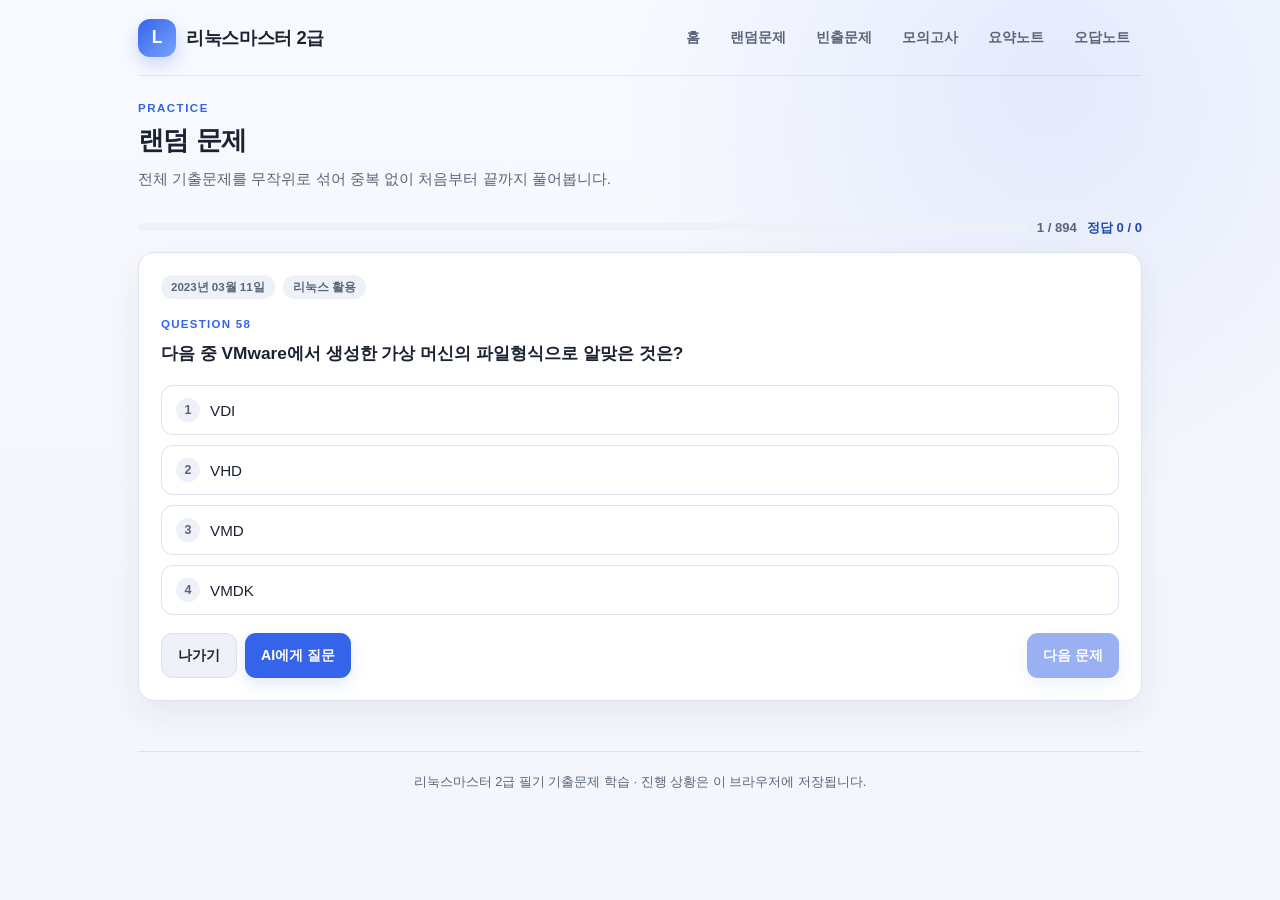
==== quiz.html @ a0682bb3 "cbt 추가" ====
<!doctype html>
<html lang="ko">
<head>
  <meta charset="UTF-8" />
  <meta name="viewport" content="width=device-width, initial-scale=1.0" />
  <meta name="description" content="리눅스마스터 2급 필기 기출문제 풀이" />
  <title>문제 풀기 · 리눅스마스터 2급</title>
  <link rel="stylesheet" href="css/style.css?v=20260906-1" />
</head>
<body>
  <div class="wrap">
    <header class="site-header">
      <a class="brand" href="index.html"><span class="logo">L</span><span>리눅스마스터 2급</span></a>
      <nav class="top-nav" aria-label="주요 메뉴">
        <a href="index.html">홈</a>
        <a href="quiz.html?mode=random">랜덤문제</a>
        <a href="quiz.html?mode=frequent">빈출문제</a>
        <a href="quiz.html?mode=round">모의고사</a>
        <a href="summary.html">요약노트</a>
        <a href="quiz.html?mode=wrong">오답노트</a>
      </nav>
    </header>

    <main>
      <div class="hero quiz-hero">
        <div>
          <span class="eyebrow">PRACTICE</span>
          <h1 id="modeTitle">문제 풀기</h1>
          <p id="modeDesc"></p>
        </div>
        <div id="timerCard" class="timer-card" hidden aria-live="polite">
          <span>남은 시간</span>
          <strong id="timerText">100:00</strong>
        </div>
      </div>

      <div id="roundControls" class="round-controls" hidden>
        <label for="roundSelect">응시할 회차</label>
        <select id="roundSelect" class="round-select"></select>
        <button id="startRoundBtn" class="btn" type="button">시험 시작</button>
        <span class="round-note">80문제 · 100분 · 제출 후 채점</span>
      </div>
      <div id="roundHistory" class="round-history" hidden></div>

      <div id="toolbar" class="quiz-toolbar" hidden>
        <div class="progress-bar" aria-hidden="true"><div id="progressBar"></div></div>
        <div id="progressText" class="toolbar-label"></div>
        <div id="scoreText" class="toolbar-score"></div>
      </div>

      <div id="examNavigator" class="exam-navigator" hidden>
        <div class="exam-navigator-head">
          <span>답안 현황</span>
          <span id="answerCount">0 / 80 답변</span>
        </div>
        <div id="questionMap" class="question-map"></div>
      </div>

      <div id="quizArea"></div>
      <div id="resultArea" hidden></div>
      <div id="emptyArea" hidden></div>
    </main>

    <footer class="site-footer">리눅스마스터 2급 필기 기출문제 학습 · 진행 상황은 이 브라우저에 저장됩니다.</footer>
  </div>
  <script src="js/data.js"></script>
  <script src="js/quiz.js"></script>
</body>
</html>
---- css/style.css ----
:root {
  --bg: #f5f7fb;
  --surface: #ffffff;
  --surface-2: #eef1f8;
  --border: #dde2ee;
  --text: #1b2333;
  --text-muted: #5b6478;
  --primary: #3563e9;
  --primary-dark: #2248b8;
  --primary-soft: #edf2ff;
  --success: #1a9e6c;
  --success-soft: #e5f7ef;
  --danger: #e0483f;
  --danger-soft: #fdecea;
  --warning: #b8860b;
  --radius: 16px;
  --shadow: 0 12px 32px rgba(25, 40, 80, 0.07);
  --max-width: 1040px;
}

@media (prefers-color-scheme: dark) {
  :root {
    --bg: #10131c;
    --surface: #181c28;
    --surface-2: #1f2432;
    --border: #2a3040;
    --text: #e8ebf2;
    --text-muted: #9aa3b8;
    --primary: #5b8dfb;
    --primary-dark: #7fa4ff;
    --primary-soft: #1c2740;
    --success: #35c48a;
    --success-soft: #123328;
    --danger: #ff6b62;
    --danger-soft: #3a1c1e;
    --warning: #e0b040;
    --shadow: 0 2px 14px rgba(0, 0, 0, 0.35);
  }
}

* { box-sizing: border-box; }

html, body {
  margin: 0;
  padding: 0;
  background: var(--bg);
  color: var(--text);
  font-family: "Pretendard", "Apple SD Gothic Neo", "Malgun Gothic", -apple-system, BlinkMacSystemFont, sans-serif;
  line-height: 1.6;
  -webkit-font-smoothing: antialiased;
}

a { color: inherit; text-decoration: none; }

.wrap {
  max-width: var(--max-width);
  margin: 0 auto;
  padding: 20px 18px 60px;
}

[hidden] { display: none !important; }

.eyebrow { color: var(--primary); font-size: .72rem; font-weight: 800; letter-spacing: .13em; }
.home-hero { display: grid; grid-template-columns: 1.45fr .75fr; gap: 40px; align-items: center; padding: 72px 0 46px; }
.hero-copy h1 { margin: 12px 0 18px; font-size: clamp(2.3rem, 5vw, 4.35rem); line-height: 1.08; letter-spacing: -.055em; }
.hero-copy h1 em { color: var(--primary); font-style: normal; }
.hero-copy p { max-width: 570px; color: var(--text-muted); font-size: 1.05rem; margin: 0; }
.hero-actions { display: flex; gap: 10px; margin-top: 28px; flex-wrap: wrap; }
.btn.large { padding: 13px 20px; }
.hero-panel { background: #18213a; color: white; border-radius: 24px; padding: 26px; box-shadow: 0 24px 50px rgba(19,31,64,.22); }
.panel-top, .panel-meta { display: flex; align-items: center; justify-content: space-between; gap: 12px; font-size: .78rem; color: #aeb8d4; }
.live-dot { color: #91a9ff; }
.hero-panel > strong { display: block; margin: 30px 0 4px; font-variant-numeric: tabular-nums; font-size: 3rem; letter-spacing: -.04em; }
.hero-panel > p { margin: 0; color: #c3cbe0; line-height: 1.5; }
.mini-progress { height: 5px; margin: 28px 0 12px; background: #2c3859; border-radius: 99px; overflow: hidden; }
.mini-progress span { display: block; width: 64%; height: 100%; background: #6f91ff; border-radius: inherit; }
.section-heading h2 { margin: 5px 0 16px; font-size: 1.5rem; letter-spacing: -.03em; }
.card-icon { color: var(--primary); font-size: .72rem; font-weight: 900; letter-spacing: .08em; }
.menu-card.featured { border-color: #b9c9ff; background: linear-gradient(145deg, var(--surface), var(--primary-soft)); }
.card-link { margin-top: auto; padding-top: 14px; color: var(--primary); font-size: .82rem; font-weight: 800; }
.summary-banner { display: flex; justify-content: space-between; align-items: center; gap: 24px; margin-top: 46px; padding: 28px 30px; background: var(--surface); border: 1px solid var(--border); border-radius: 20px; box-shadow: var(--shadow); }
.summary-banner h2 { margin: 5px 0; font-size: 1.35rem; }.summary-banner p { color: var(--text-muted); margin: 0; }

.quiz-hero { display: flex; justify-content: space-between; align-items: flex-end; gap: 20px; }
.timer-card { min-width: 138px; padding: 12px 18px; border: 1px solid var(--border); background: var(--surface); border-radius: 14px; text-align: right; box-shadow: var(--shadow); }
.timer-card span { display: block; color: var(--text-muted); font-size: .72rem; font-weight: 700; }.timer-card strong { font-size: 1.65rem; font-variant-numeric: tabular-nums; }.timer-card.urgent { border-color: var(--danger); color: var(--danger); }
.round-controls { display: flex; gap: 10px; align-items: center; padding: 18px; margin-bottom: 18px; background: var(--surface); border: 1px solid var(--border); border-radius: var(--radius); }
.round-controls label { font-weight: 800; font-size: .9rem; }.round-note { color: var(--text-muted); font-size: .8rem; margin-left: auto; }
.toolbar-label, .toolbar-score { font-size: .82rem; font-weight: 700; color: var(--text-muted); }.toolbar-score { color: var(--primary-dark); }
.exam-navigator { margin-bottom: 14px; padding: 14px 16px; background: var(--surface); border: 1px solid var(--border); border-radius: 14px; }
.exam-navigator-head { display: flex; justify-content: space-between; margin-bottom: 10px; font-size: .78rem; font-weight: 800; color: var(--text-muted); }
.question-map { display: grid; grid-template-columns: repeat(25, 1fr); gap: 4px; }
.map-item { aspect-ratio: 1; min-width: 0; border: 0; border-radius: 5px; background: var(--surface-2); color: var(--text-muted); cursor: pointer; font-size: .65rem; font-weight: 700; }.map-item.answered { background: var(--primary-soft); color: var(--primary-dark); }.map-item.current { outline: 2px solid var(--primary); outline-offset: 1px; }
.q-number { margin: 16px 0 5px; color: var(--primary); font-size: .72rem; font-weight: 900; letter-spacing: .11em; }
button.choice { width: 100%; color: inherit; text-align: left; font-family: inherit; }.action-group { display: flex; gap: 8px; flex-wrap: wrap; }.submit-btn { background: #18213a; }.submit-btn:hover { background: #283451; }
.ai-share-trigger { color: var(--primary-dark); background: var(--primary-soft); box-shadow: none; }.ai-share-trigger:hover { color: #fff; background: var(--primary); }.ai-share-menu { display: flex; justify-content: space-between; gap: 18px; align-items: center; padding: 16px; margin-top: 13px; border: 1px solid #cad7fa; border-radius: 13px; background: #f5f8ff; }.ai-share-menu > div:first-child { display: flex; flex-direction: column; }.ai-share-menu strong { font-size: .88rem; }.ai-share-menu span,.ai-share-menu p { color: var(--text-muted); font-size: .72rem; }.ai-share-links { display: flex; gap: 7px; }.ai-link { display: flex; min-width: 110px; flex-direction: column; padding: 10px 13px; border: 1px solid var(--border); border-radius: 10px; background: var(--surface); transition: transform .15s ease, border-color .15s ease; }.ai-link:hover { transform: translateY(-2px); border-color: var(--primary); }.ai-link b { font-size: .82rem; }.ai-link small { color: var(--text-muted); font-size: .66rem; }.ai-link.chatgpt b { color: #087f6d; }.ai-link.gemini b { color: #4c66d6; }.ai-link.claude b { color: #c96442; }.ai-share-menu p { flex-basis: 100%; margin: 0; }.ai-share-menu:has(p:not(:empty)) { flex-wrap: wrap; }
.round-history { display: flex; align-items: center; gap: 12px; flex-wrap: wrap; padding: 12px 16px; margin: -8px 0 18px; background: var(--surface); border: 1px solid var(--border); border-radius: 12px; }.round-history-label { color: var(--text-muted); font-size: .76rem; font-weight: 800; }.round-history-list { display: flex; gap: 8px; flex-wrap: wrap; }.round-history-item { display: flex; flex-direction: column; align-items: center; padding: 6px 13px; border-radius: 10px; background: var(--surface-2); font-weight: 800; font-size: .85rem; }.round-history-item small { color: var(--text-muted); font-weight: 600; font-size: .64rem; }
.review-ai { margin-top: 14px; }.review-ai .ai-share-menu { margin-top: 10px; }
.original-image { margin: -8px 0 18px; }.original-image summary { display: inline-flex; padding: 6px 10px; border-radius: 8px; color: var(--text-muted); background: var(--surface-2); cursor: pointer; font-size: .72rem; font-weight: 700; }.original-image .q-image { margin-top: 9px; margin-bottom: 0; }
.result-card h2 { margin: 8px 0 0; }.result-card .score small { font-size: 1rem; color: var(--text-muted); }.result-rate { color: var(--text-muted); }.result-actions { display: flex; justify-content: center; gap: 10px; margin-top: 24px; }
.review-list { margin-top: 34px; }.review-heading { display: flex; justify-content: space-between; align-items: end; gap: 16px; margin-bottom: 15px; }.review-heading h2 { margin: 4px 0 0; font-size: 1.35rem; }.review-filters { display: flex; gap: 6px; flex-wrap: wrap; }.review-filters button { padding: 7px 12px; border: 1px solid var(--border); border-radius: 999px; color: var(--text-muted); background: var(--surface); cursor: pointer; font: inherit; font-size: .76rem; font-weight: 700; }.review-filters button.active { border-color: var(--primary); color: #fff; background: var(--primary); }.review-item { background: var(--surface); border: 1px solid var(--border); border-radius: 14px; margin-bottom: 10px; overflow: hidden; }.review-item summary { display: grid; grid-template-columns: 58px 56px 1fr; gap: 10px; align-items: center; padding: 15px 18px; cursor: pointer; }.review-item summary::marker { color: var(--text-muted); }.review-item summary .review-number { color: var(--text); font-weight: 800; }.review-item summary strong { font-size: .8rem; }.review-item.correct summary strong { color: var(--success); }.review-item.wrong summary strong,.review-item.unanswered summary strong { color: var(--danger); }.review-item summary small { color: var(--text-muted); }.review-body { padding: 2px 20px 20px; border-top: 1px solid var(--border); }.review-question { padding: 20px 0 16px; font-size: 1rem; font-weight: 700; white-space: pre-wrap; }.review-image { max-width: 680px; margin: 0 0 16px; }.review-choices { display: grid; gap: 7px; margin: 0; padding: 0; list-style: none; }.review-choice { display: flex; align-items: flex-start; gap: 9px; padding: 10px 12px; border: 1px solid var(--border); border-radius: 10px; }.review-choice > span { display: grid; place-items: center; width: 23px; height: 23px; flex: 0 0 auto; border-radius: 50%; background: var(--surface-2); font-size: .72rem; font-weight: 800; }.review-choice p { flex: 1; margin: 0; padding: 0; font-size: .87rem; }.review-choice b,.review-choice em { flex: 0 0 auto; padding: 2px 7px; border-radius: 99px; font-size: .66rem; font-style: normal; }.review-choice.answer { border-color: var(--success); background: var(--success-soft); }.review-choice.answer b { color: var(--success); }.review-choice.picked-wrong { border-color: var(--danger); background: var(--danger-soft); }.review-choice em { color: var(--primary-dark); background: var(--primary-soft); }.review-explanation { margin-top: 13px; padding: 15px 16px; border-radius: 10px; background: var(--surface-2); }.review-explanation > b { color: var(--primary-dark); font-size: .78rem; }.review-explanation p { margin: 5px 0 0; padding: 0; color: var(--text-muted); font-size: .87rem; white-space: pre-wrap; }.q-image-text { overflow-x: auto; margin: 0 0 18px; padding: 16px 18px; border: 1px solid var(--border); border-radius: 11px; color: var(--text); background: #f4f6fa; font: 500 .85rem/1.65 "Consolas", "D2Coding", monospace; white-space: pre-wrap; }.empty-icon { width: 42px; height: 42px; margin: 0 auto; display: grid; place-items: center; border-radius: 50%; background: var(--primary-soft); color: var(--primary); font-weight: 900; }

header.site-header {
  display: flex;
  align-items: center;
  justify-content: space-between;
  padding: 16px 0 8px;
  gap: 12px;
  flex-wrap: wrap;
}

.brand {
  display: flex;
  align-items: center;
  gap: 10px;
  font-weight: 800;
  font-size: 1.15rem;
  letter-spacing: -0.02em;
}

.brand .logo {
  width: 34px;
  height: 34px;
  border-radius: 9px;
  background: linear-gradient(135deg, var(--primary), #7aa2ff);
  display: flex;
  align-items: center;
  justify-content: center;
  color: white;
  font-size: 1.1rem;
}

nav.top-nav {
  display: flex;
  gap: 6px;
  flex-wrap: wrap;
}

nav.top-nav a {
  padding: 8px 12px;
  border-radius: 999px;
  font-size: 0.88rem;
  font-weight: 600;
  color: var(--text-muted);
}

nav.top-nav a.active,
nav.top-nav a:hover {
  background: var(--primary-soft);
  color: var(--primary-dark);
}

.hero {
  margin: 18px 0 26px;
}

.hero h1 {
  font-size: 1.6rem;
  margin: 0 0 6px;
  letter-spacing: -0.02em;
}

.hero p {
  color: var(--text-muted);
  margin: 0;
  font-size: 0.95rem;
}

.stat-row {
  display: grid;
  grid-template-columns: repeat(auto-fit, minmax(120px, 1fr));
  gap: 10px;
  margin: 18px 0 24px;
}

.stat-card {
  background: var(--surface);
  border: 1px solid var(--border);
  border-radius: var(--radius);
  padding: 14px 16px;
  box-shadow: var(--shadow);
}

.stat-card .num {
  font-size: 1.4rem;
  font-weight: 800;
  color: var(--primary);
}

.stat-card .label {
  font-size: 0.8rem;
  color: var(--text-muted);
  margin-top: 2px;
}

.menu-grid {
  display: grid;
  grid-template-columns: repeat(auto-fit, minmax(230px, 1fr));
  gap: 14px;
}

.menu-card {
  background: var(--surface);
  border: 1px solid var(--border);
  border-radius: var(--radius);
  padding: 20px;
  box-shadow: var(--shadow);
  display: flex;
  flex-direction: column;
  gap: 8px;
  transition: transform 0.15s ease, box-shadow 0.15s ease;
  cursor: pointer;
}

.menu-card:hover {
  transform: translateY(-2px);
  box-shadow: 0 8px 22px rgba(20, 30, 60, 0.12);
}

.menu-card .icon {
  font-size: 1.6rem;
}

.menu-card h3 {
  margin: 0;
  font-size: 1.05rem;
}

.menu-card p {
  margin: 0;
  font-size: 0.86rem;
  color: var(--text-muted);
}

.menu-card .tag {
  align-self: flex-start;
  font-size: 0.72rem;
  font-weight: 700;
  color: var(--primary-dark);
  background: var(--primary-soft);
  padding: 3px 9px;
  border-radius: 999px;
}

section.block {
  margin: 30px 0;
}

section.block h2 {
  font-size: 1.05rem;
  margin: 0 0 12px;
  display: flex;
  align-items: center;
  gap: 8px;
}

/* Quiz page */

.quiz-toolbar {
  display: flex;
  align-items: center;
  justify-content: space-between;
  gap: 10px;
  margin-bottom: 14px;
  flex-wrap: wrap;
}

.progress-bar {
  flex: 1;
  height: 8px;
  background: var(--surface-2);
  border-radius: 999px;
  overflow: hidden;
  min-width: 120px;
}

.progress-bar > div {
  height: 100%;
  background: linear-gradient(90deg, var(--primary), #7aa2ff);
  width: 0%;
  transition: width 0.25s ease;
}

.round-select,
.select-control {
  padding: 8px 10px;
  border-radius: 10px;
  border: 1px solid var(--border);
  background: var(--surface);
  color: var(--text);
  font-size: 0.85rem;
}

.btn {
  border: none;
  cursor: pointer;
  padding: 10px 16px;
  border-radius: 10px;
  font-weight: 700;
  font-size: 0.88rem;
  background: var(--primary);
  color: white;
  transition: background 0.15s ease;
}

.btn:hover { background: var(--primary-dark); }

.btn.secondary {
  background: var(--surface-2);
  color: var(--text);
  border: 1px solid var(--border);
}

.btn.ghost {
  background: transparent;
  color: var(--primary-dark);
  border: 1px solid var(--primary-soft);
}

.btn:disabled {
  opacity: 0.5;
  cursor: not-allowed;
}

.q-card {
  background: var(--surface);
  border: 1px solid var(--border);
  border-radius: var(--radius);
  padding: 22px;
  box-shadow: var(--shadow);
}

.q-meta {
  display: flex;
  gap: 8px;
  flex-wrap: wrap;
  margin-bottom: 10px;
}

.pill {
  font-size: 0.72rem;
  font-weight: 700;
  padding: 3px 10px;
  border-radius: 999px;
  background: var(--surface-2);
  color: var(--text-muted);
}

.pill.freq {
  background: #fff2d9;
  color: #a86b00;
}

@media (prefers-color-scheme: dark) {
  .pill.freq { background: #3a2f14; color: #e0b040; }
}

.q-text {
  font-size: 1.08rem;
  font-weight: 600;
  margin: 6px 0 18px;
  white-space: pre-wrap;
}

.q-image {
  margin: 0 0 18px;
  text-align: center;
  background: var(--surface-2);
  border: 1px solid var(--border);
  border-radius: 12px;
  padding: 14px;
}

.q-image img {
  max-width: 100%;
  height: auto;
  border-radius: 6px;
  background: #fff;
}

.choices {
  display: flex;
  flex-direction: column;
  gap: 10px;
}

.choice {
  display: flex;
  align-items: center;
  gap: 10px;
  padding: 12px 14px;
  border: 1px solid var(--border);
  border-radius: 12px;
  cursor: pointer;
  background: var(--surface);
  font-size: 0.95rem;
}

.choice:hover { border-color: var(--primary); }

.choice .num {
  width: 24px;
  height: 24px;
  flex: 0 0 auto;
  border-radius: 50%;
  background: var(--surface-2);
  display: flex;
  align-items: center;
  justify-content: center;
  font-size: 0.78rem;
  font-weight: 700;
  color: var(--text-muted);
}

.choice.selected { border-color: var(--primary); background: var(--primary-soft); }
.choice.correct { border-color: var(--success); background: var(--success-soft); }
.choice.correct .num { background: var(--success); color: white; }
.choice.wrong { border-color: var(--danger); background: var(--danger-soft); }
.choice.wrong .num { background: var(--danger); color: white; }
.choice.disabled { cursor: default; }

.explain-box {
  margin-top: 18px;
  padding: 16px;
  border-radius: 12px;
  background: var(--surface-2);
  border-left: 4px solid var(--primary);
  font-size: 0.9rem;
  display: none;
}

.explain-box.show { display: block; }

.explain-box .head {
  font-weight: 800;
  margin-bottom: 6px;
  display: flex;
  align-items: center;
  gap: 6px;
}

.explain-box .head.ok { color: var(--success); }
.explain-box .head.no { color: var(--danger); }

.quiz-actions {
  display: flex;
  justify-content: space-between;
  gap: 10px;
  margin-top: 18px;
  flex-wrap: wrap;
}

.result-card {
  text-align: center;
  padding: 40px 24px;
  background: var(--surface);
  border-radius: var(--radius);
  border: 1px solid var(--border);
  box-shadow: var(--shadow);
}

.result-card .score {
  font-size: 2.4rem;
  font-weight: 800;
  color: var(--primary);
  margin: 8px 0;
}

.empty-state {
  text-align: center;
  padding: 60px 20px;
  color: var(--text-muted);
}

.empty-state .big {
  font-size: 2.2rem;
  margin-bottom: 8px;
}

/* Summary page */

.toc {
  display: flex;
  flex-wrap: wrap;
  gap: 8px;
  margin-bottom: 20px;
}

.toc a {
  font-size: 0.82rem;
  font-weight: 600;
  padding: 6px 12px;
  border-radius: 999px;
  background: var(--surface-2);
  color: var(--text-muted);
  border: 1px solid var(--border);
}

.toc a:hover { color: var(--primary-dark); border-color: var(--primary); }

.summary-section {
  background: var(--surface);
  border: 1px solid var(--border);
  border-radius: var(--radius);
  padding: 22px 24px;
  margin-bottom: 18px;
  box-shadow: var(--shadow);
  scroll-margin-top: 16px;
}

.summary-section h2 {
  margin-top: 0;
  font-size: 1.15rem;
  color: var(--primary-dark);
}

.summary-section h3 {
  font-size: 0.98rem;
  margin: 18px 0 6px;
}

.summary-section table {
  width: 100%;
  border-collapse: collapse;
  font-size: 0.86rem;
  margin: 10px 0;
}

.summary-section th, .summary-section td {
  border: 1px solid var(--border);
  padding: 7px 10px;
  text-align: left;
}

.summary-section th {
  background: var(--surface-2);
}

.summary-section code {
  background: var(--surface-2);
  padding: 2px 6px;
  border-radius: 6px;
  font-size: 0.85em;
}

.summary-section ul { padding-left: 20px; }
.summary-section li { margin-bottom: 4px; }

.tip {
  border-left: 4px solid var(--warning);
  background: var(--surface-2);
  padding: 10px 14px;
  border-radius: 8px;
  font-size: 0.86rem;
  margin: 10px 0;
}

footer.site-footer {
  margin-top: 50px;
  padding-top: 20px;
  border-top: 1px solid var(--border);
  color: var(--text-muted);
  font-size: 0.8rem;
  text-align: center;
}

@media (max-width: 520px) {
  .hero h1 { font-size: 1.35rem; }
  .q-card { padding: 16px; }
  .home-hero { grid-template-columns: 1fr; padding-top: 44px; }.hero-panel { display: none; }
  .summary-banner, .quiz-hero { align-items: stretch; flex-direction: column; }.timer-card { text-align: left; }
  .round-controls { align-items: stretch; flex-direction: column; }.round-note { margin-left: 0; }
  .question-map { grid-template-columns: repeat(10, 1fr); }.map-item { font-size: .6rem; }
  .review-heading { align-items: flex-start; flex-direction: column; }.review-item summary { grid-template-columns: 48px 48px 1fr; padding: 13px; }.review-body { padding: 0 13px 15px; }.review-choice b,.review-choice em { display: none; }
  .ai-share-menu { align-items: stretch; flex-direction: column; }.ai-share-links { display: grid; grid-template-columns: 1fr 1fr 1fr; }.ai-link { min-width: 0; }
  .round-history { flex-direction: column; align-items: stretch; }
}

@media (min-width: 521px) and (max-width: 840px) { .question-map { grid-template-columns: repeat(10, 1fr); } }

/* Home — crisp editorial dashboard */
body {
  min-height: 100vh;
  background:
    radial-gradient(circle at 82% 9%, rgba(53, 99, 233, .10), transparent 27rem),
    linear-gradient(180deg, #f8faff 0, #f4f6fb 38rem);
}

.wrap { padding-top: 0; }

header.site-header {
  min-height: 76px;
  padding: 0;
  border-bottom: 1px solid rgba(27, 35, 51, .08);
}

.brand .logo {
  width: 38px;
  height: 38px;
  border-radius: 12px;
  box-shadow: 0 7px 18px rgba(53, 99, 233, .24);
}

nav.top-nav a { position: relative; background: transparent !important; }
nav.top-nav a.active::after {
  content: "";
  position: absolute;
  left: 12px;
  right: 12px;
  bottom: 1px;
  height: 2px;
  border-radius: 99px;
  background: var(--primary);
}

.home-hero {
  min-height: 510px;
  grid-template-columns: minmax(0, 1.45fr) minmax(290px, .72fr);
  gap: clamp(36px, 7vw, 82px);
  padding: 74px 0 66px;
}

.hero-copy h1 {
  max-width: 680px;
  margin: 14px 0 22px;
  font-size: clamp(3rem, 6vw, 5.15rem);
  line-height: .99;
  letter-spacing: -.065em;
}

.hero-copy p { max-width: 620px; font-size: 1.02rem; line-height: 1.8; }
.hero-actions { margin-top: 32px; }
.btn { border-radius: 11px; box-shadow: 0 6px 16px rgba(53, 99, 233, .14); }
.btn.secondary { box-shadow: none; }
.btn.large { min-width: 142px; padding: 14px 20px; text-align: center; }

.hero-panel {
  position: relative;
  overflow: hidden;
  min-height: 330px;
  padding: 28px;
  border: 1px solid rgba(255, 255, 255, .09);
  border-radius: 26px;
  background: linear-gradient(150deg, #11182b 0%, #1c2948 100%);
  box-shadow: 0 30px 70px rgba(16, 27, 55, .25);
}

.hero-panel::before {
  content: "";
  position: absolute;
  width: 200px;
  height: 200px;
  right: -90px;
  top: -90px;
  border-radius: 50%;
  background: rgba(84, 125, 255, .2);
  filter: blur(2px);
}

.panel-top, .panel-meta { position: relative; z-index: 1; }
.live-dot { display: flex; align-items: center; gap: 6px; }
.live-dot i { width: 6px; height: 6px; border-radius: 50%; background: #7fa0ff; box-shadow: 0 0 0 5px rgba(127, 160, 255, .12); }
.hero-panel > strong { position: relative; z-index: 1; margin-top: 52px; font-size: 3.55rem; line-height: 1; }
.hero-panel > p { position: relative; z-index: 1; margin-top: 12px; font-size: .94rem; }
.mini-progress { position: relative; z-index: 1; margin-top: 36px; }

.stat-row {
  position: relative;
  z-index: 2;
  grid-template-columns: repeat(4, 1fr);
  gap: 12px;
  margin: -25px 0 72px;
}

.stat-card {
  padding: 21px 22px;
  border-color: rgba(27, 35, 51, .08);
  border-radius: 15px;
  box-shadow: 0 15px 35px rgba(25, 40, 80, .06);
}

.stat-card .num { font-size: 1.65rem; letter-spacing: -.04em; }
.stat-card .label { margin-top: 4px; }
section.block { margin: 0 0 76px; }
.section-heading h2 { margin: 6px 0 22px; font-size: 1.7rem; }
.menu-grid { grid-template-columns: repeat(2, 1fr); gap: 14px; }

.menu-card {
  position: relative;
  min-height: 205px;
  padding: 26px 28px;
  border-color: rgba(27, 35, 51, .09);
  border-radius: 18px;
  box-shadow: 0 10px 25px rgba(25, 40, 80, .045);
}

.menu-card::after {
  content: "↗";
  position: absolute;
  top: 24px;
  right: 26px;
  color: #9aa5bc;
  font-size: 1.1rem;
  transition: transform .18s ease, color .18s ease;
}

.menu-card:hover { transform: translateY(-4px); border-color: #b7c6ef; box-shadow: 0 20px 38px rgba(25, 40, 80, .10); }
.menu-card:hover::after { color: var(--primary); transform: translate(2px, -2px); }
.menu-card h3 { margin-top: 10px; font-size: 1.15rem; }
.menu-card p { max-width: 420px; line-height: 1.75; }
.menu-card.featured { background: linear-gradient(135deg, #fff 25%, #edf2ff); }
.card-link { padding-top: 16px; }

.summary-banner {
  margin-top: 0;
  padding: 34px 36px;
  border: 0;
  background: #e9eef9;
  box-shadow: none;
}

@media (max-width: 760px) {
  .home-hero { min-height: auto; grid-template-columns: 1fr; padding: 58px 0 70px; }
  .hero-copy h1 { font-size: clamp(2.7rem, 13vw, 4rem); }
  .hero-panel { display: none; }
  .stat-row { grid-template-columns: repeat(2, 1fr); margin-top: -30px; margin-bottom: 58px; }
  .menu-grid { grid-template-columns: 1fr; }
}

@media (prefers-color-scheme: dark) {
  body { background: var(--bg); }
  .q-image-text { background: #121722; }
  .ai-share-menu { background: var(--primary-soft); border-color: var(--border); }
}

/* Summary study guide */
.summary-wrap { --max-width: 1100px; }
.summary-hero { display: grid; grid-template-columns: 1fr 210px; gap: 46px; align-items: center; padding: 72px 0 42px; }
.summary-hero h1 { margin: 12px 0 18px; font-size: clamp(2.5rem, 5vw, 4.2rem); line-height: 1.06; letter-spacing: -.055em; }
.summary-hero h1 em { color: var(--primary); font-style: normal; }.summary-hero p { color: var(--text-muted); margin: 0; }
.summary-score-card { padding: 25px; border-radius: 22px; color: #fff; background: #17213a; box-shadow: 0 24px 50px rgba(19,31,64,.2); }
.summary-score-card > span, .summary-score-card p { color: #aeb9d4; font-size: .76rem; }.summary-score-card strong { display: block; margin: 12px 0; font-size: 3.6rem; line-height: 1; }.summary-score-card strong small { color: #7899ff; }.summary-score-card p { margin: 0; line-height: 1.55; }
.summary-notice { display: flex; gap: 18px; align-items: center; padding: 16px 20px; margin-bottom: 18px; border: 1px solid #cfdbfc; border-radius: 13px; background: #eef3ff; font-size: .86rem; }.summary-notice strong { color: var(--primary-dark); flex: 0 0 auto; }.summary-notice span { color: var(--text-muted); }
.summary-toc { position: sticky; z-index: 10; top: 10px; padding: 10px; margin-bottom: 26px; border: 1px solid var(--border); border-radius: 14px; background: rgba(255,255,255,.9); box-shadow: 0 12px 30px rgba(25,40,80,.08); backdrop-filter: blur(14px); }
.summary-toc a { background: transparent; border-color: transparent; }.summary-toc a:hover { background: var(--primary-soft); }
.summary-section { padding: 34px 38px; margin-bottom: 20px; border-radius: 20px; }.summary-section.high-yield { border-top: 4px solid var(--primary); }
.section-kicker { margin-bottom: 5px; color: var(--primary); font-size: .7rem; font-weight: 900; letter-spacing: .13em; }.summary-section h2 { margin-bottom: 12px; font-size: 1.65rem; letter-spacing: -.03em; }.summary-section h3 { margin-top: 30px; font-size: 1.06rem; }.summary-section h4 { margin: 0 0 8px; }.summary-section .lead { margin-top: 0; color: var(--text-muted); }
.memory-box { display: flex; justify-content: space-between; gap: 16px; align-items: center; padding: 18px 20px; margin: 20px 0; border-radius: 13px; color: #fff; background: #17213a; }.memory-box b { font-size: 1.05rem; }.memory-box span { color: #b9c4df; font-size: .82rem; text-align: right; }.memory-box code { color: white; background: #2b3857; }
.summary-section table { border-collapse: separate; border-spacing: 0; overflow: hidden; border: 1px solid var(--border); border-radius: 12px; }.summary-section th, .summary-section td { border: 0; border-bottom: 1px solid var(--border); vertical-align: top; }.summary-section tr:last-child td { border-bottom: 0; }.summary-section th { color: var(--text-muted); font-size: .76rem; text-transform: none; }.table-scroll { width: 100%; max-width: 100%; overflow-x: auto; overflow-y: hidden; overscroll-behavior-inline: contain; -webkit-overflow-scrolling: touch; touch-action: pan-x pan-y; }.table-scroll table { min-width: 700px; }
.exam-trap { margin: 18px 0; padding: 15px 17px; border-left: 4px solid #ef9f37; border-radius: 9px; background: #fff7ea; font-size: .86rem; }.exam-trap b { display: block; color: #9a5b0e; }
.plain-box { margin: 14px 0 20px; padding: 15px 17px; border-left: 4px solid var(--primary); border-radius: 9px; background: var(--primary-soft); font-size: .87rem; line-height: 1.6; }.plain-box b { color: var(--primary-dark); }.plain-box b.pb-label { display: block; margin-bottom: 3px; font-size: .78rem; letter-spacing: .01em; }
.fnref { font-size: .68em; font-weight: 700; vertical-align: super; line-height: 0; color: var(--primary); text-decoration: none; cursor: help; }.fnref:hover { text-decoration: underline; }
.footnote-popover { position: fixed; z-index: 1000; width: min(360px, calc(100vw - 24px)); padding: 14px 16px; border: 1px solid #cbd6f3; border-radius: 12px; color: var(--text); background: var(--surface); box-shadow: 0 14px 38px rgba(20,32,64,.2); font-size: .84rem; line-height: 1.65; opacity: 0; visibility: hidden; transform: translateY(4px); transition: opacity .14s ease, transform .14s ease, visibility .14s; pointer-events: none; }
.footnote-popover.is-open { opacity: 1; visibility: visible; transform: translateY(0); pointer-events: auto; }
.footnote-popover::before { content: ""; position: absolute; top: -6px; left: var(--arrow-left, 24px); width: 10px; height: 10px; border-top: 1px solid #cbd6f3; border-left: 1px solid #cbd6f3; background: var(--surface); transform: rotate(45deg); }
.footnote-popover.is-above::before { top: auto; bottom: -6px; border: 0; border-right: 1px solid #cbd6f3; border-bottom: 1px solid #cbd6f3; }
.footnotes { padding: 30px 38px 34px; margin-bottom: 20px; border-radius: 20px; background: var(--surface); }.footnotes h2 { margin-bottom: 4px; font-size: 1.2rem; }.footnotes .lead { margin-top: 0; }.footnotes ol { margin: 16px 0 0; padding-left: 22px; font-size: .84rem; color: var(--text-muted); }.footnotes li { margin-bottom: 9px; scroll-margin-top: 90px; }.footnotes li:target { color: var(--text); }.footnotes li:target::marker { color: var(--primary); font-weight: 800; }.fnback { margin-left: 3px; color: var(--primary); text-decoration: none; }.fnback:hover { text-decoration: underline; }
.compare-grid { display: grid; grid-template-columns: repeat(4,1fr); gap: 8px; }.compare-grid > div { display: flex; flex-direction: column; padding: 15px; border-radius: 11px; background: var(--surface-2); }.compare-grid b { color: var(--primary-dark); }.compare-grid span,.compare-grid small { color: var(--text-muted); font-size: .76rem; }
.key-list { padding-left: 0 !important; list-style: none; }.key-list li { position: relative; padding: 9px 0 9px 20px; border-bottom: 1px solid var(--border); }.key-list li::before { content: ""; position: absolute; top: 18px; left: 3px; width: 6px; height: 6px; border-radius: 50%; background: var(--primary); }.key-list li:last-child { border-bottom: 0; }
.formula-grid { display: grid; grid-template-columns: repeat(3,1fr); gap: 10px; margin: 20px 0; }.formula-grid > div { padding: 18px; border-radius: 12px; background: var(--primary-soft); }.formula-grid span { display: block; color: var(--text-muted); font-size: .76rem; }.formula-grid b { color: var(--primary-dark); font-size: 1.35rem; }
.two-col,.three-col { display: grid; grid-template-columns: repeat(2,1fr); gap: 10px; }.three-col { grid-template-columns: repeat(3,1fr); }.note-card { padding: 18px 20px; border: 1px solid var(--border); border-radius: 12px; background: var(--surface-2); }.note-card p,.note-card ul { margin: 0; font-size: .86rem; }.note-card ul { padding-left: 18px; }
.worked-example { padding: 20px; margin: 18px 0; border: 1px solid #cdd8f7; border-radius: 13px; background: #f7f9ff; }.worked-example p { margin: 8px 0 0; }.worked-example mark { padding: 1px 4px; color: var(--primary-dark); background: #dce6ff; border-radius: 4px; }
.study-visual { margin: 22px 0 26px; overflow: hidden; border: 1px solid var(--border); border-radius: 14px; background: var(--surface-2); box-shadow: 0 10px 24px rgba(25,40,80,.08); }.study-visual img { display: block; width: 100%; height: auto; background: #eef3fa; }.study-visual figcaption { display: flex; gap: 8px; padding: 13px 16px 15px; flex-direction: column; border-top: 1px solid var(--border); }.study-visual figcaption b { color: var(--primary-dark); font-size: .88rem; }.study-visual figcaption span { color: var(--text-muted); font-size: .78rem; line-height: 1.55; }
.port-grid { display: grid; grid-template-columns: repeat(5,1fr); gap: 7px; }.port-grid > div,.standard-grid > div { padding: 13px; border: 1px solid var(--border); border-radius: 10px; }.port-grid b,.standard-grid b { display: block; color: var(--primary); }.port-grid span,.standard-grid span { color: var(--text-muted); font-size: .72rem; }
.standard-grid { display: grid; grid-template-columns: repeat(3,1fr); gap: 8px; }.command-list { display: grid; grid-template-columns: repeat(2,1fr); overflow: hidden; border: 1px solid var(--border); border-radius: 12px; }.command-list > div { display: flex; flex-direction: column; padding: 13px 15px; border-right: 1px solid var(--border); border-bottom: 1px solid var(--border); }.command-list code { align-self: flex-start; color: var(--primary-dark); font-weight: 700; }.command-list span { margin-top: 3px; color: var(--text-muted); font-size: .78rem; }
.last-grid { display: grid; grid-template-columns: repeat(4,1fr); gap: 9px; }.last-grid > div { padding: 17px; border-radius: 12px; background: var(--surface-2); }.last-grid b { color: var(--primary); }.last-grid p { margin: 8px 0 0; color: var(--text-muted); font-size: .82rem; }.final-cta { display: flex; justify-content: space-between; align-items: center; gap: 18px; padding: 20px; margin-top: 22px; border-radius: 13px; color: #fff; background: #17213a; }.final-cta div { display: flex; flex-direction: column; }.final-cta span { color: #b8c2dc; font-size: .78rem; }

@media (max-width: 760px) {
  .summary-hero { grid-template-columns: 1fr; padding: 50px 0 30px; }.summary-score-card { display: none; }.summary-notice { align-items: flex-start; flex-direction: column; gap: 4px; }.summary-toc { position: static; }.summary-section { min-width: 0; padding: 25px 19px; }.compare-grid,.last-grid { grid-template-columns: repeat(2,1fr); }.formula-grid,.three-col { grid-template-columns: 1fr; }.two-col { grid-template-columns: 1fr; }.port-grid { grid-template-columns: repeat(3,1fr); }.standard-grid { grid-template-columns: repeat(2,1fr); }.command-list { grid-template-columns: 1fr; }.memory-box,.final-cta { align-items: flex-start; flex-direction: column; }.memory-box span { text-align: left; }.fnref { cursor: pointer; }
  .table-scroll { margin: 10px 0; }
  .table-scroll table { width: max-content; min-width: max(100%, 700px); margin: 0; }
  .summary-section th,
  .summary-section td { min-width: 7rem; }
}

@media (prefers-color-scheme: dark) {
  .menu-card.featured,
  .summary-banner { background: var(--surface); }
  .study-visual { box-shadow: none; }
  .summary-toc { background: rgba(24,28,40,.9); }.summary-notice,.worked-example { background: var(--primary-soft); border-color: var(--border); }.exam-trap { background: #352a18; }.plain-box { background: rgba(90,124,255,.12); }.footnote-popover { border-color: var(--border); }.footnote-popover::before { border-color: var(--border); }
}
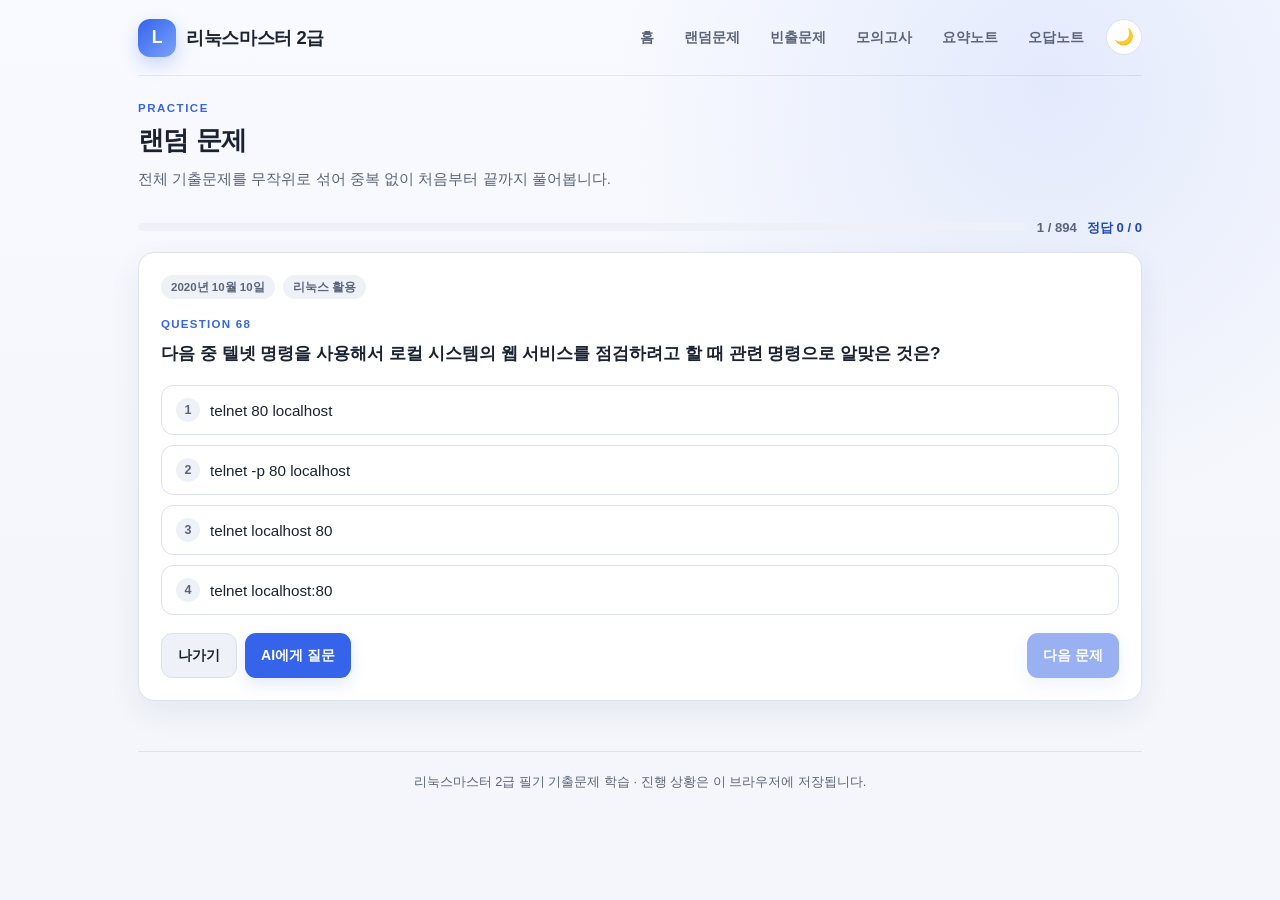
==== commit 791be109: "feat: implement theme toggle functionality and update styles for dark/light mode" ====
--- a/quiz.html
+++ b/quiz.html
@@ -5,20 +5,24 @@
   <meta name="viewport" content="width=device-width, initial-scale=1.0" />
   <meta name="description" content="리눅스마스터 2급 필기 기출문제 풀이" />
   <title>문제 풀기 · 리눅스마스터 2급</title>
-  <link rel="stylesheet" href="css/style.css?v=20260906-1" />
+  <link rel="stylesheet" href="css/style.css?v=20260906-2" />
+  <script>(function(){try{var t=localStorage.getItem("theme");if(t==="light"||t==="dark")document.documentElement.setAttribute("data-theme",t);}catch(e){}})();</script>
 </head>
 <body>
   <div class="wrap">
     <header class="site-header">
       <a class="brand" href="index.html"><span class="logo">L</span><span>리눅스마스터 2급</span></a>
-      <nav class="top-nav" aria-label="주요 메뉴">
-        <a href="index.html">홈</a>
-        <a href="quiz.html?mode=random">랜덤문제</a>
-        <a href="quiz.html?mode=frequent">빈출문제</a>
-        <a href="quiz.html?mode=round">모의고사</a>
-        <a href="summary.html">요약노트</a>
-        <a href="quiz.html?mode=wrong">오답노트</a>
-      </nav>
+      <div class="header-actions">
+        <nav class="top-nav" aria-label="주요 메뉴">
+          <a href="index.html">홈</a>
+          <a href="quiz.html?mode=random">랜덤문제</a>
+          <a href="quiz.html?mode=frequent">빈출문제</a>
+          <a href="quiz.html?mode=round">모의고사</a>
+          <a href="summary.html">요약노트</a>
+          <a href="quiz.html?mode=wrong">오답노트</a>
+        </nav>
+        <button id="themeToggle" class="theme-toggle" type="button" aria-label="테마 전환">🌙</button>
+      </div>
     </header>
 
     <main>
@@ -64,6 +68,7 @@
     <footer class="site-footer">리눅스마스터 2급 필기 기출문제 학습 · 진행 상황은 이 브라우저에 저장됩니다.</footer>
   </div>
   <script src="js/data.js"></script>
+  <script src="js/theme.js"></script>
   <script src="js/quiz.js"></script>
 </body>
 </html>
--- a/css/style.css
+++ b/css/style.css
@@ -16,10 +16,11 @@
   --radius: 16px;
   --shadow: 0 12px 32px rgba(25, 40, 80, 0.07);
   --max-width: 1040px;
+  color-scheme: light;
 }
 
 @media (prefers-color-scheme: dark) {
-  :root {
+  :root:not([data-theme="light"]) {
     --bg: #10131c;
     --surface: #181c28;
     --surface-2: #1f2432;
@@ -35,7 +36,27 @@
     --danger-soft: #3a1c1e;
     --warning: #e0b040;
     --shadow: 0 2px 14px rgba(0, 0, 0, 0.35);
+    color-scheme: dark;
   }
+}
+
+:root[data-theme="dark"] {
+  --bg: #10131c;
+  --surface: #181c28;
+  --surface-2: #1f2432;
+  --border: #2a3040;
+  --text: #e8ebf2;
+  --text-muted: #9aa3b8;
+  --primary: #5b8dfb;
+  --primary-dark: #7fa4ff;
+  --primary-soft: #1c2740;
+  --success: #35c48a;
+  --success-soft: #123328;
+  --danger: #ff6b62;
+  --danger-soft: #3a1c1e;
+  --warning: #e0b040;
+  --shadow: 0 2px 14px rgba(0, 0, 0, 0.35);
+  color-scheme: dark;
 }
 
 * { box-sizing: border-box; }
@@ -96,7 +117,6 @@
 .ai-share-trigger { color: var(--primary-dark); background: var(--primary-soft); box-shadow: none; }.ai-share-trigger:hover { color: #fff; background: var(--primary); }.ai-share-menu { display: flex; justify-content: space-between; gap: 18px; align-items: center; padding: 16px; margin-top: 13px; border: 1px solid #cad7fa; border-radius: 13px; background: #f5f8ff; }.ai-share-menu > div:first-child { display: flex; flex-direction: column; }.ai-share-menu strong { font-size: .88rem; }.ai-share-menu span,.ai-share-menu p { color: var(--text-muted); font-size: .72rem; }.ai-share-links { display: flex; gap: 7px; }.ai-link { display: flex; min-width: 110px; flex-direction: column; padding: 10px 13px; border: 1px solid var(--border); border-radius: 10px; background: var(--surface); transition: transform .15s ease, border-color .15s ease; }.ai-link:hover { transform: translateY(-2px); border-color: var(--primary); }.ai-link b { font-size: .82rem; }.ai-link small { color: var(--text-muted); font-size: .66rem; }.ai-link.chatgpt b { color: #087f6d; }.ai-link.gemini b { color: #4c66d6; }.ai-link.claude b { color: #c96442; }.ai-share-menu p { flex-basis: 100%; margin: 0; }.ai-share-menu:has(p:not(:empty)) { flex-wrap: wrap; }
 .round-history { display: flex; align-items: center; gap: 12px; flex-wrap: wrap; padding: 12px 16px; margin: -8px 0 18px; background: var(--surface); border: 1px solid var(--border); border-radius: 12px; }.round-history-label { color: var(--text-muted); font-size: .76rem; font-weight: 800; }.round-history-list { display: flex; gap: 8px; flex-wrap: wrap; }.round-history-item { display: flex; flex-direction: column; align-items: center; padding: 6px 13px; border-radius: 10px; background: var(--surface-2); font-weight: 800; font-size: .85rem; }.round-history-item small { color: var(--text-muted); font-weight: 600; font-size: .64rem; }
 .review-ai { margin-top: 14px; }.review-ai .ai-share-menu { margin-top: 10px; }
-.original-image { margin: -8px 0 18px; }.original-image summary { display: inline-flex; padding: 6px 10px; border-radius: 8px; color: var(--text-muted); background: var(--surface-2); cursor: pointer; font-size: .72rem; font-weight: 700; }.original-image .q-image { margin-top: 9px; margin-bottom: 0; }
 .result-card h2 { margin: 8px 0 0; }.result-card .score small { font-size: 1rem; color: var(--text-muted); }.result-rate { color: var(--text-muted); }.result-actions { display: flex; justify-content: center; gap: 10px; margin-top: 24px; }
 .review-list { margin-top: 34px; }.review-heading { display: flex; justify-content: space-between; align-items: end; gap: 16px; margin-bottom: 15px; }.review-heading h2 { margin: 4px 0 0; font-size: 1.35rem; }.review-filters { display: flex; gap: 6px; flex-wrap: wrap; }.review-filters button { padding: 7px 12px; border: 1px solid var(--border); border-radius: 999px; color: var(--text-muted); background: var(--surface); cursor: pointer; font: inherit; font-size: .76rem; font-weight: 700; }.review-filters button.active { border-color: var(--primary); color: #fff; background: var(--primary); }.review-item { background: var(--surface); border: 1px solid var(--border); border-radius: 14px; margin-bottom: 10px; overflow: hidden; }.review-item summary { display: grid; grid-template-columns: 58px 56px 1fr; gap: 10px; align-items: center; padding: 15px 18px; cursor: pointer; }.review-item summary::marker { color: var(--text-muted); }.review-item summary .review-number { color: var(--text); font-weight: 800; }.review-item summary strong { font-size: .8rem; }.review-item.correct summary strong { color: var(--success); }.review-item.wrong summary strong,.review-item.unanswered summary strong { color: var(--danger); }.review-item summary small { color: var(--text-muted); }.review-body { padding: 2px 20px 20px; border-top: 1px solid var(--border); }.review-question { padding: 20px 0 16px; font-size: 1rem; font-weight: 700; white-space: pre-wrap; }.review-image { max-width: 680px; margin: 0 0 16px; }.review-choices { display: grid; gap: 7px; margin: 0; padding: 0; list-style: none; }.review-choice { display: flex; align-items: flex-start; gap: 9px; padding: 10px 12px; border: 1px solid var(--border); border-radius: 10px; }.review-choice > span { display: grid; place-items: center; width: 23px; height: 23px; flex: 0 0 auto; border-radius: 50%; background: var(--surface-2); font-size: .72rem; font-weight: 800; }.review-choice p { flex: 1; margin: 0; padding: 0; font-size: .87rem; }.review-choice b,.review-choice em { flex: 0 0 auto; padding: 2px 7px; border-radius: 99px; font-size: .66rem; font-style: normal; }.review-choice.answer { border-color: var(--success); background: var(--success-soft); }.review-choice.answer b { color: var(--success); }.review-choice.picked-wrong { border-color: var(--danger); background: var(--danger-soft); }.review-choice em { color: var(--primary-dark); background: var(--primary-soft); }.review-explanation { margin-top: 13px; padding: 15px 16px; border-radius: 10px; background: var(--surface-2); }.review-explanation > b { color: var(--primary-dark); font-size: .78rem; }.review-explanation p { margin: 5px 0 0; padding: 0; color: var(--text-muted); font-size: .87rem; white-space: pre-wrap; }.q-image-text { overflow-x: auto; margin: 0 0 18px; padding: 16px 18px; border: 1px solid var(--border); border-radius: 11px; color: var(--text); background: #f4f6fa; font: 500 .85rem/1.65 "Consolas", "D2Coding", monospace; white-space: pre-wrap; }.empty-icon { width: 42px; height: 42px; margin: 0 auto; display: grid; place-items: center; border-radius: 50%; background: var(--primary-soft); color: var(--primary); font-weight: 900; }
 
@@ -128,6 +148,13 @@
   justify-content: center;
   color: white;
   font-size: 1.1rem;
+}
+
+.header-actions {
+  display: flex;
+  align-items: center;
+  gap: 10px;
+  flex-wrap: wrap;
 }
 
 nav.top-nav {
@@ -148,6 +175,27 @@
 nav.top-nav a:hover {
   background: var(--primary-soft);
   color: var(--primary-dark);
+}
+
+.theme-toggle {
+  display: grid;
+  place-items: center;
+  width: 36px;
+  height: 36px;
+  flex: 0 0 auto;
+  border: 1px solid var(--border);
+  border-radius: 50%;
+  background: var(--surface);
+  color: var(--text);
+  font-size: 1rem;
+  line-height: 1;
+  cursor: pointer;
+  transition: border-color .15s ease, transform .15s ease;
+}
+
+.theme-toggle:hover {
+  border-color: var(--primary);
+  transform: translateY(-1px);
 }
 
 .hero {
@@ -352,8 +400,9 @@
 }
 
 @media (prefers-color-scheme: dark) {
-  .pill.freq { background: #3a2f14; color: #e0b040; }
-}
+  :root:not([data-theme="light"]) .pill.freq { background: #3a2f14; color: #e0b040; }
+}
+:root[data-theme="dark"] .pill.freq { background: #3a2f14; color: #e0b040; }
 
 .q-text {
   font-size: 1.08rem;
@@ -728,10 +777,13 @@
 }
 
 @media (prefers-color-scheme: dark) {
-  body { background: var(--bg); }
-  .q-image-text { background: #121722; }
-  .ai-share-menu { background: var(--primary-soft); border-color: var(--border); }
-}
+  :root:not([data-theme="light"]) body { background: var(--bg); }
+  :root:not([data-theme="light"]) .q-image-text { background: #121722; }
+  :root:not([data-theme="light"]) .ai-share-menu { background: var(--primary-soft); border-color: var(--border); }
+}
+:root[data-theme="dark"] body { background: var(--bg); }
+:root[data-theme="dark"] .q-image-text { background: #121722; }
+:root[data-theme="dark"] .ai-share-menu { background: var(--primary-soft); border-color: var(--border); }
 
 /* Summary study guide */
 .summary-wrap { --max-width: 1100px; }
@@ -774,9 +826,25 @@
 }
 
 @media (prefers-color-scheme: dark) {
-  .menu-card.featured,
-  .summary-banner { background: var(--surface); }
-  .study-visual { box-shadow: none; }
-  .summary-toc { background: rgba(24,28,40,.9); }.summary-notice,.worked-example { background: var(--primary-soft); border-color: var(--border); }.exam-trap { background: #352a18; }.plain-box { background: rgba(90,124,255,.12); }.footnote-popover { border-color: var(--border); }.footnote-popover::before { border-color: var(--border); }
-}
-
+  :root:not([data-theme="light"]) .menu-card.featured,
+  :root:not([data-theme="light"]) .summary-banner { background: var(--surface); }
+  :root:not([data-theme="light"]) .study-visual { box-shadow: none; }
+  :root:not([data-theme="light"]) .summary-toc { background: rgba(24,28,40,.9); }
+  :root:not([data-theme="light"]) .summary-notice,
+  :root:not([data-theme="light"]) .worked-example { background: var(--primary-soft); border-color: var(--border); }
+  :root:not([data-theme="light"]) .exam-trap { background: #352a18; }
+  :root:not([data-theme="light"]) .plain-box { background: rgba(90,124,255,.12); }
+  :root:not([data-theme="light"]) .footnote-popover { border-color: var(--border); }
+  :root:not([data-theme="light"]) .footnote-popover::before { border-color: var(--border); }
+}
+:root[data-theme="dark"] .menu-card.featured,
+:root[data-theme="dark"] .summary-banner { background: var(--surface); }
+:root[data-theme="dark"] .study-visual { box-shadow: none; }
+:root[data-theme="dark"] .summary-toc { background: rgba(24,28,40,.9); }
+:root[data-theme="dark"] .summary-notice,
+:root[data-theme="dark"] .worked-example { background: var(--primary-soft); border-color: var(--border); }
+:root[data-theme="dark"] .exam-trap { background: #352a18; }
+:root[data-theme="dark"] .plain-box { background: rgba(90,124,255,.12); }
+:root[data-theme="dark"] .footnote-popover { border-color: var(--border); }
+:root[data-theme="dark"] .footnote-popover::before { border-color: var(--border); }
+
